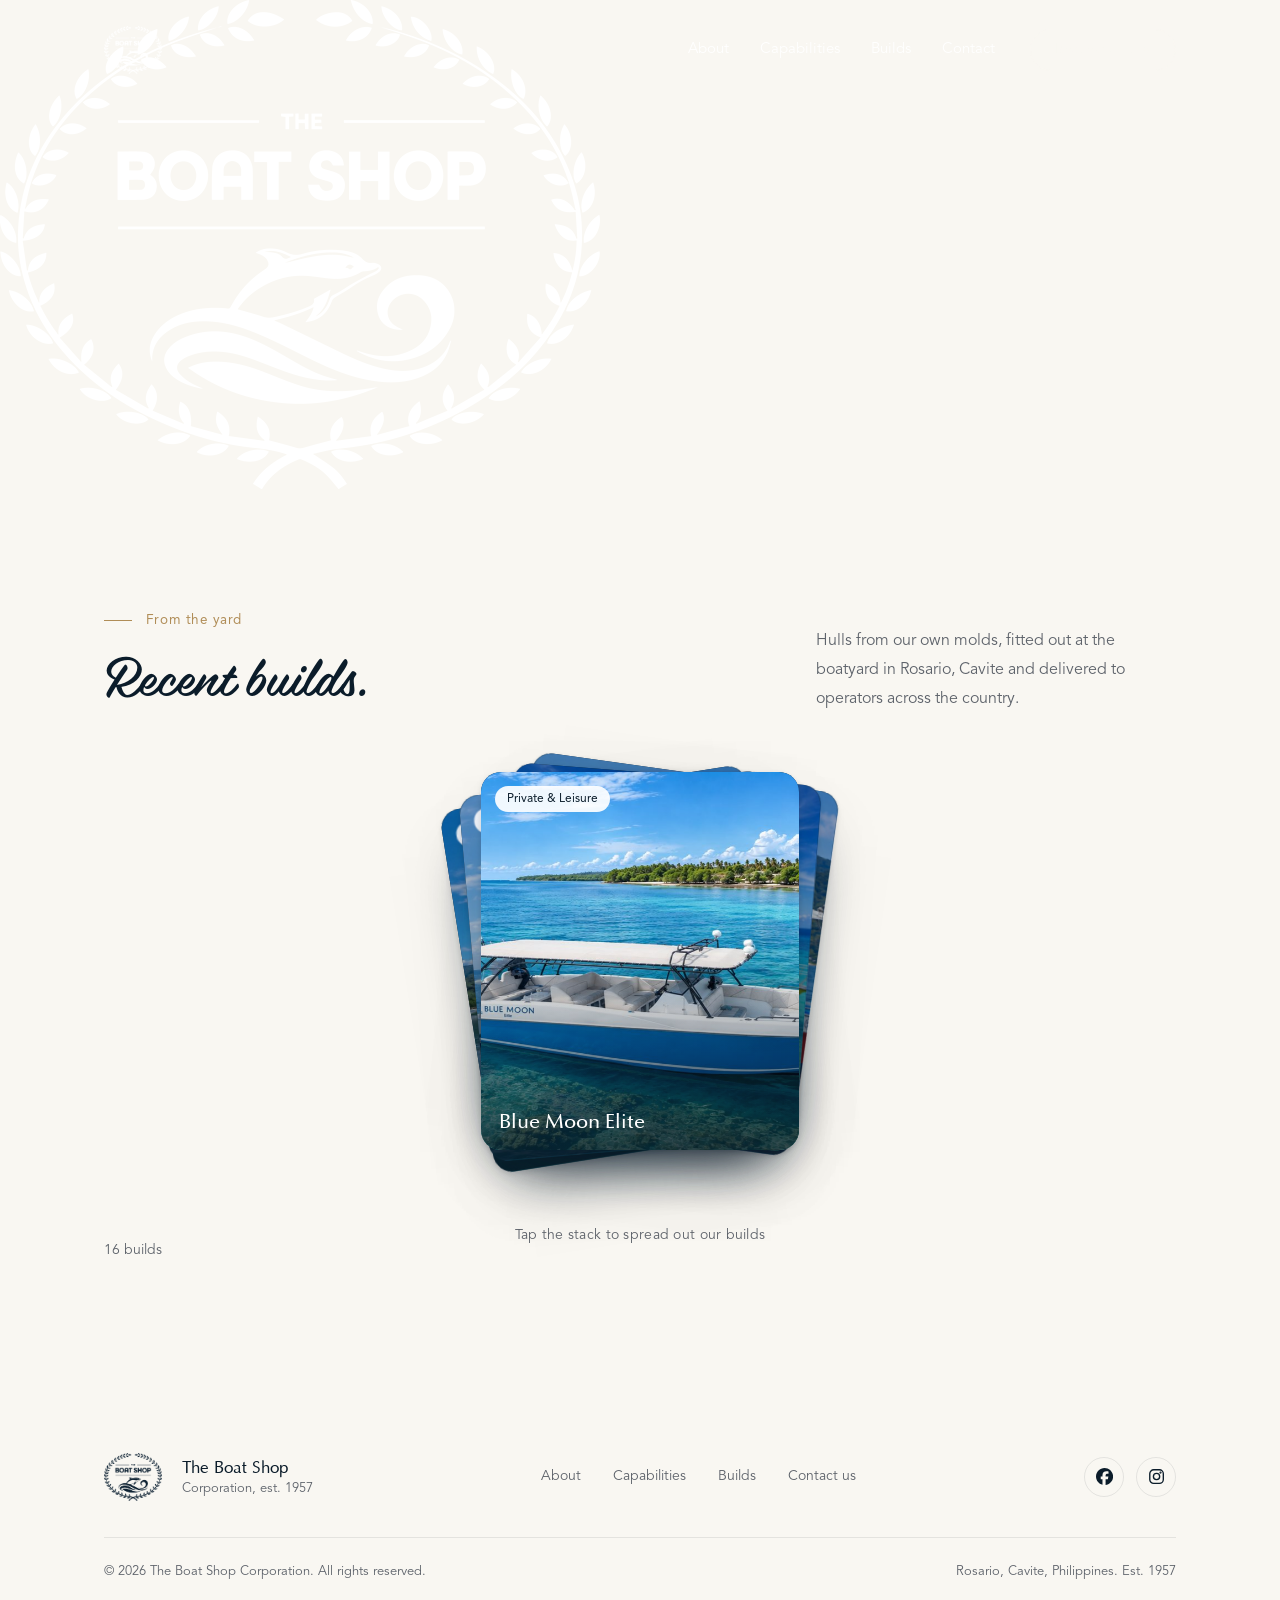
==== builds.html @ 05c887eb "Add files via upload" ====
<!DOCTYPE html>
<html lang="en">
<head>
<meta charset="UTF-8"/>
<meta name="viewport" content="width=device-width, initial-scale=1.0"/>
<title>Recent Builds | The Boat Shop Corporation</title>
<link rel="icon" type="image/png" href="assets/images/favicon.png"/>
<meta name="description" content="The Boat Shop Corporation is a Filipino, family-run boatbuilder established in 1957. Explore custom fiberglass boats for transport, rescue, dive, patrol, fishing, and leisure in Rosario, Cavite."/>
<meta name="theme-color" content="#0b1c2a"/>
<meta property="og:type" content="website"/>
<meta property="og:title" content="Recent Builds | The Boat Shop Corporation"/>
<meta property="og:description" content="Custom fiberglass boats, repairs, and marine fabrication from a family-run Filipino boatbuilder since 1957."/>
<meta property="og:image" content="assets/images/hero-poster.jpg"/>
<meta name="twitter:card" content="summary_large_image"/>
<script>
  document.documentElement.classList.add('js');
  try { if (sessionStorage.getItem('tbsc-nav')) document.documentElement.classList.add('arriving'); if (sessionStorage.getItem('tbsc-intro')) document.documentElement.classList.add('no-intro'); } catch (e) {}
</script>
<link rel="preload" href="assets/fonts/belinda-new.woff2" as="font" type="font/woff2" crossorigin>
<link rel="preload" href="assets/fonts/avenir-lt-pro-book.woff2" as="font" type="font/woff2" crossorigin>
<link rel="preload" href="assets/fonts/optima-regular.woff2" as="font" type="font/woff2" crossorigin>
<style id="brand-fonts">
@font-face{font-family:'Avenir LT Pro';src:url('assets/fonts/avenir-lt-pro-light.woff2') format('woff2');font-weight:300;font-style:normal;font-display:block}
@font-face{font-family:'Avenir LT Pro';src:url('assets/fonts/avenir-lt-pro-lightoblique.woff2') format('woff2');font-weight:300;font-style:italic;font-display:block}
@font-face{font-family:'Avenir LT Pro';src:url('assets/fonts/avenir-lt-pro-book.woff2') format('woff2');font-weight:400;font-style:normal;font-display:block}
@font-face{font-family:'Avenir LT Pro';src:url('assets/fonts/avenir-lt-pro-bookoblique.woff2') format('woff2');font-weight:400;font-style:italic;font-display:block}
@font-face{font-family:'Avenir LT Pro';src:url('assets/fonts/avenir-lt-pro-roman.woff2') format('woff2');font-weight:500;font-style:normal;font-display:block}
@font-face{font-family:'Avenir LT Pro';src:url('assets/fonts/avenir-lt-pro-oblique.woff2') format('woff2');font-weight:500;font-style:italic;font-display:block}
@font-face{font-family:'Avenir LT Pro';src:url('assets/fonts/avenir-lt-pro-medium.woff2') format('woff2');font-weight:600;font-style:normal;font-display:block}
@font-face{font-family:'Avenir LT Pro';src:url('assets/fonts/avenir-lt-pro-mediumoblique.woff2') format('woff2');font-weight:600;font-style:italic;font-display:block}
@font-face{font-family:'Avenir LT Pro';src:url('assets/fonts/avenir-lt-pro-heavy.woff2') format('woff2');font-weight:800;font-style:normal;font-display:block}
@font-face{font-family:'Avenir LT Pro';src:url('assets/fonts/avenir-lt-pro-heavyoblique.woff2') format('woff2');font-weight:800;font-style:italic;font-display:block}
@font-face{font-family:'Avenir LT Pro';src:url('assets/fonts/avenir-lt-pro-black.woff2') format('woff2');font-weight:900;font-style:normal;font-display:block}
@font-face{font-family:'Avenir LT Pro';src:url('assets/fonts/avenir-lt-pro-blackoblique.woff2') format('woff2');font-weight:900;font-style:italic;font-display:block}
@font-face{font-family:'Optima';src:url('assets/fonts/optima-regular.woff2') format('woff2');font-weight:300 400;font-style:normal;font-display:block}
@font-face{font-family:'Optima';src:url('assets/fonts/optima-medium.woff2') format('woff2');font-weight:500;font-style:normal;font-display:block}
@font-face{font-family:'Optima';src:url('assets/fonts/optima-bold.woff2') format('woff2');font-weight:600 800;font-style:normal;font-display:block}
@font-face{font-family:'Optima';src:url('assets/fonts/optima-italic.woff2') format('woff2');font-weight:300 500;font-style:italic;font-display:block}
@font-face{font-family:'Belinda New';src:url('assets/fonts/belinda-new.woff2') format('woff2');font-weight:400;font-style:normal;font-display:block}
</style>
<link rel="stylesheet" href="css/styles.css">
</head>
<body class="subpage">

<div class="curtain" id="curtain" aria-hidden="true"><img src="assets/images/logo-white.png" alt=""/></div>
<div class="progress" id="progress" aria-hidden="true"></div>

<header id="site-header" class="solid">
  <div class="nav-inner">
    <a href="index.html" class="logo-mark" aria-label="The Boat Shop Corporation, home">
      <img class="logo-white-img" src="assets/images/logo-white.png" alt="The Boat Shop Corporation crest"/>
      <img class="logo-navy-img" src="assets/images/logo-navy.png" alt=""/>
    </a>
    <div class="nav-links">
      <nav id="primary-navigation" aria-label="Main navigation">
        <ul>
          <li><a href="about.html">About</a></li>
          <li><a href="capabilities.html">Capabilities</a></li>
          <li><a href="builds.html" aria-current="page">Builds</a></li>
          <li><a href="contact.html">Contact</a></li>
        </ul>
      </nav>
      <button type="button" class="btn btn-ghost btn-sm js-inquiry-trigger" data-form-url="https://docs.google.com/forms/d/e/1FAIpQLSdglZTCsjjjnS9Xz04HMgk5vo55dq-pGL-_iDdlhTLxzVGUOg/viewform">Request a build</button>
    </div>
    <button class="menu-toggle" type="button" aria-label="Open navigation menu" aria-expanded="false" aria-controls="primary-navigation"><span class="menu-icon" aria-hidden="true">&#9776;</span></button>
  </div>
</header>

<main id="top">

<section id="gallery" class="builds is-stacked" aria-label="Recent builds">
  <div class="builds-pin">
    <div class="builds-head">
      <div>
        <div class="label fade">From the yard</div>
        <h2 class="split">Recent builds.</h2>
      </div>
      <p class="fade">Hulls from our own molds, fitted out at the boatyard in Rosario, Cavite and delivered to operators across the country.</p>
    </div>
    <div class="deck" id="deck">
        <button type="button" class="card" data-i="0" data-name="Blue Moon Elite" data-app="Private &amp; Leisure" data-engines="2" data-where="" aria-label="Blue Moon Elite, Private &amp; Leisure. View details">
          <img src="assets/images/builds/blue-moon-elite.jpg" alt="Blue Moon Elite, The Boat Shop Corporation build" loading="lazy" decoding="async"/>
          <span class="card-pill">Private &amp; Leisure</span>
          <span class="card-name">Blue Moon Elite</span>
        </button>
        <button type="button" class="card" data-i="1" data-name="#HAPIsabela" data-app="Passenger &amp; Tourism" data-engines="1" data-where="Province of Isabela, Philippines" aria-label="#HAPIsabela, Passenger &amp; Tourism. View details">
          <img src="assets/images/builds/hapisabela.jpg" alt="#HAPIsabela, The Boat Shop Corporation build" loading="lazy" decoding="async"/>
          <span class="card-pill">Passenger &amp; Tourism</span>
          <span class="card-name">#HAPIsabela</span>
        </button>
        <button type="button" class="card" data-i="2" data-name="Sug Adventurer" data-app="Passenger &amp; Tour" data-engines="" data-where="" aria-label="Sug Adventurer, Passenger &amp; Tour. View details">
          <img src="assets/images/builds/sug-adventurer.jpg" alt="Sug Adventurer, The Boat Shop Corporation build" loading="lazy" decoding="async"/>
          <span class="card-pill">Passenger &amp; Tour</span>
          <span class="card-name">Sug Adventurer</span>
        </button>
        <button type="button" class="card" data-i="3" data-name="ABL" data-app="Dive &amp; Sportfishing" data-engines="2" data-where="" aria-label="ABL, Dive &amp; Sportfishing. View details">
          <img src="assets/images/builds/abl.jpg" alt="ABL, The Boat Shop Corporation build" loading="lazy" decoding="async"/>
          <span class="card-pill">Dive &amp; Sportfishing</span>
          <span class="card-name">ABL</span>
        </button>
        <button type="button" class="card" data-i="4" data-name="Atlantis – LIZ" data-app="Dive Operators" data-engines="1" data-where="Puerto Galera, Oriental Mindoro" aria-label="Atlantis – LIZ, Dive Operators. View details">
          <img src="assets/images/builds/atlantis-liz.jpg" alt="Atlantis – LIZ, The Boat Shop Corporation build" loading="lazy" decoding="async"/>
          <span class="card-pill">Dive Operators</span>
          <span class="card-name">Atlantis – LIZ</span>
        </button>
        <button type="button" class="card" data-i="5" data-name="Blue Paradive Center" data-app="Dive Operators" data-engines="1" data-where="" aria-label="Blue Paradive Center, Dive Operators. View details">
          <img src="assets/images/builds/blue-paradive-center.jpg" alt="Blue Paradive Center, The Boat Shop Corporation build" loading="lazy" decoding="async"/>
          <span class="card-pill">Dive Operators</span>
          <span class="card-name">Blue Paradive Center</span>
        </button>
        <button type="button" class="card" data-i="6" data-name="Tech Asia" data-app="Dive &amp; Beach Operations" data-engines="" data-where="" aria-label="Tech Asia, Dive &amp; Beach Operations. View details">
          <img src="assets/images/builds/tech-asia.jpg" alt="Tech Asia, The Boat Shop Corporation build" loading="lazy" decoding="async"/>
          <span class="card-pill">Dive &amp; Beach Operations</span>
          <span class="card-name">Tech Asia</span>
        </button>
        <button type="button" class="card" data-i="7" data-name="Patrol Boat — Outrigger" data-app="Security &amp; Government" data-engines="1" data-where="" aria-label="Patrol Boat — Outrigger, Security &amp; Government. View details">
          <img src="assets/images/builds/patrol-boat-outrigger.jpg" alt="Patrol Boat — Outrigger, The Boat Shop Corporation build" loading="lazy" decoding="async"/>
          <span class="card-pill">Security &amp; Government</span>
          <span class="card-name">Patrol Boat — Outrigger</span>
        </button>
        <button type="button" class="card" data-i="8" data-name="Patrol Boat — Center Console" data-app="Security &amp; Government" data-engines="1" data-where="" aria-label="Patrol Boat — Center Console, Security &amp; Government. View details">
          <img src="assets/images/builds/patrol-boat-center-console.jpg" alt="Patrol Boat — Center Console, The Boat Shop Corporation build" loading="lazy" decoding="async"/>
          <span class="card-pill">Security &amp; Government</span>
          <span class="card-name">Patrol Boat — Center Console</span>
        </button>
        <button type="button" class="card" data-i="9" data-name="Patrol Boat — Cabin Cruiser" data-app="Security &amp; Government" data-engines="2" data-where="" aria-label="Patrol Boat — Cabin Cruiser, Security &amp; Government. View details">
          <img src="assets/images/builds/patrol-boat-cabin-cruiser.jpg" alt="Patrol Boat — Cabin Cruiser, The Boat Shop Corporation build" loading="lazy" decoding="async"/>
          <span class="card-pill">Security &amp; Government</span>
          <span class="card-name">Patrol Boat — Cabin Cruiser</span>
        </button>
        <button type="button" class="card" data-i="10" data-name="Patrol Boat — Tunay at Natural" data-app="Security &amp; Government" data-engines="2" data-where="" aria-label="Patrol Boat — Tunay at Natural, Security &amp; Government. View details">
          <img src="assets/images/builds/patrol-boat-tunay-at-natural.jpg" alt="Patrol Boat — Tunay at Natural, The Boat Shop Corporation build" loading="lazy" decoding="async"/>
          <span class="card-pill">Security &amp; Government</span>
          <span class="card-name">Patrol Boat — Tunay at Natural</span>
        </button>
        <button type="button" class="card" data-i="11" data-name="Sea Ambulance — MDRRMO Panglao" data-app="Medical Evacuation" data-engines="2" data-where="Panglao, Bohol" aria-label="Sea Ambulance — MDRRMO Panglao, Medical Evacuation. View details">
          <img src="assets/images/builds/sea-ambulance-mdrrmo-panglao.jpg" alt="Sea Ambulance — MDRRMO Panglao, The Boat Shop Corporation build" loading="lazy" decoding="async"/>
          <span class="card-pill">Medical Evacuation</span>
          <span class="card-name">Sea Ambulance — MDRRMO Panglao</span>
        </button>
        <button type="button" class="card" data-i="12" data-name="Sea Ambulance — Tunay at Natural" data-app="Medical Evacuation" data-engines="1" data-where="" aria-label="Sea Ambulance — Tunay at Natural, Medical Evacuation. View details">
          <img src="assets/images/builds/sea-ambulance-tunay-at-natural.jpg" alt="Sea Ambulance — Tunay at Natural, The Boat Shop Corporation build" loading="lazy" decoding="async"/>
          <span class="card-pill">Medical Evacuation</span>
          <span class="card-name">Sea Ambulance — Tunay at Natural</span>
        </button>
        <button type="button" class="card" data-i="13" data-name="Calista" data-app="Private &amp; Fishing" data-engines="2" data-where="" aria-label="Calista, Private &amp; Fishing. View details">
          <img src="assets/images/builds/calista.jpg" alt="Calista, The Boat Shop Corporation build" loading="lazy" decoding="async"/>
          <span class="card-pill">Private &amp; Fishing</span>
          <span class="card-name">Calista</span>
        </button>
        <button type="button" class="card" data-i="14" data-name="Manilyn Reynes" data-app="Private &amp; Leisure" data-engines="2" data-where="" aria-label="Manilyn Reynes, Private &amp; Leisure. View details">
          <img src="assets/images/builds/manilyn-reyes.jpg" alt="Manilyn Reynes, The Boat Shop Corporation build" loading="lazy" decoding="async"/>
          <span class="card-pill">Private &amp; Leisure</span>
          <span class="card-name">Manilyn Reynes</span>
        </button>
        <button type="button" class="card" data-i="15" data-name="RedWhale" data-app="Passenger Ferry" data-engines="" data-where="" aria-label="RedWhale, Passenger Ferry. View details">
          <img src="assets/images/builds/redwhale.jpg" alt="RedWhale, The Boat Shop Corporation build" loading="lazy" decoding="async"/>
          <span class="card-pill">Passenger Ferry</span>
          <span class="card-name">RedWhale</span>
        </button>
    </div>
    <div class="builds-foot">
      <div class="deck-count" id="deck-count">16 builds</div>
      <div class="deck-caption" id="deck-caption" aria-live="polite">
        <div class="deck-hint" id="deck-hint">Tap the stack to spread out our builds</div>
        <div class="c-app" id="c-app">&nbsp;</div>
        <div class="c-row">
          <button type="button" class="m-btn c-arrow" id="deck-prev" aria-label="Previous build"><svg width="16" height="16" viewBox="0 0 24 24" fill="none" stroke="currentColor" stroke-width="1.6" aria-hidden="true"><path d="M15 6l-6 6 6 6"/></svg></button>
          <div class="c-name" id="c-name">&nbsp;</div>
          <button type="button" class="m-btn c-arrow" id="deck-next" aria-label="Next build"><svg width="16" height="16" viewBox="0 0 24 24" fill="none" stroke="currentColor" stroke-width="1.6" aria-hidden="true"><path d="M9 6l6 6-6 6"/></svg></button>
        </div>
      </div>
      <div class="deck-cta"><button type="button" class="btn btn-navy btn-sm" id="deck-open">View details</button></div>
    </div>
  </div>
</section>
</main>

<footer>
  <div class="wrap">
    <div class="footer-top">
      <div class="footer-brand">
        <a href="index.html" class="logo-mark" aria-label="The Boat Shop Corporation, home"><img class="logo-navy-img" style="opacity:1" src="assets/images/logo-navy.png" alt="The Boat Shop Corporation crest"/></a>
        <span class="footer-name">The Boat Shop<small>Corporation, est. 1957</small></span>
      </div>
      <nav class="footer-nav" aria-label="Footer navigation">
        <ul>
          <li><a href="about.html">About</a></li>
          <li><a href="capabilities.html">Capabilities</a></li>
          <li><a href="builds.html">Builds</a></li>
          <li><a href="contact.html">Contact us</a></li>
        </ul>
      </nav>
      <div class="footer-social" aria-label="Follow us on social media">
        <a class="foot-social" href="https://www.facebook.com/boatshopphilippines" target="_blank" rel="noopener noreferrer" aria-label="Facebook"><svg viewBox="0 0 24 24" width="22" height="22" fill="currentColor" aria-hidden="true" focusable="false"><path d="M9.101 23.691v-7.98H6.627v-3.667h2.474v-1.58c0-4.085 1.848-5.978 5.858-5.978.401 0 .955.042 1.468.103a8.68 8.68 0 0 1 1.141.195v3.325a8.623 8.623 0 0 0-.653-.036 26.805 26.805 0 0 0-.733-.009c-.707 0-1.259.096-1.675.309a1.686 1.686 0 0 0-.679.622c-.258.42-.374.995-.374 1.752v1.297h3.919l-.386 2.103-.287 1.564h-3.246v8.245C19.396 23.238 24 18.179 24 12.044c0-6.627-5.373-12-12-12s-12 5.373-12 12c0 5.628 3.874 10.35 9.101 11.647Z"/></svg></a>
        <a class="foot-social" href="https://www.instagram.com/theboatshopcorporation/" target="_blank" rel="noopener noreferrer" aria-label="Instagram"><svg viewBox="0 0 24 24" width="22" height="22" fill="none" stroke="currentColor" stroke-width="1.9" stroke-linecap="round" stroke-linejoin="round" aria-hidden="true" focusable="false"><rect x="2.5" y="2.5" width="19" height="19" rx="5.5"/><circle cx="12" cy="12" r="4.4"/><circle cx="17.6" cy="6.4" r="0.6" fill="currentColor"/></svg></a>
      </div>
    </div>
    <div class="footer-bottom">
      <span>&copy; 2026 The Boat Shop Corporation. All rights reserved.</span>
      <span>Rosario, Cavite, Philippines. Est. 1957</span>
    </div>
  </div>
</footer>

<!-- Build detail -->
<div class="modal" id="modal" role="dialog" aria-modal="true" aria-labelledby="m-title" aria-hidden="true">
  <div class="modal-scrim" id="modal-scrim"></div>
  <div class="modal-panel" id="modal-panel">
    <button type="button" class="m-btn modal-close" id="m-close" aria-label="Close details"><svg width="16" height="16" viewBox="0 0 24 24" fill="none" stroke="currentColor" stroke-width="1.8" stroke-linecap="round"><path d="M6 6l12 12M18 6 6 18"/></svg></button>
    <div class="modal-media" id="m-media"><img id="m-img" src="" alt=""/></div>
    <div class="modal-body" id="m-body">
      <div class="modal-app" id="m-app"></div>
      <h3 id="m-title"></h3>
      <div class="specs" id="m-specs"></div>
      <p class="modal-note">Length, beam, capacity, engine and fuel details are shared on request, configured to your operation.</p>
      <div class="modal-actions">
        <button type="button" class="btn btn-navy btn-sm js-inquiry-trigger" data-form-url="https://docs.google.com/forms/d/e/1FAIpQLSdglZTCsjjjnS9Xz04HMgk5vo55dq-pGL-_iDdlhTLxzVGUOg/viewform">Ask about a similar build</button>
        <div class="modal-nav">
          <button type="button" class="m-btn" id="m-prev" aria-label="Previous build"><svg width="16" height="16" viewBox="0 0 24 24" fill="none" stroke="currentColor" stroke-width="1.6"><path d="M15 6l-6 6 6 6"/></svg></button>
          <button type="button" class="m-btn" id="m-next" aria-label="Next build"><svg width="16" height="16" viewBox="0 0 24 24" fill="none" stroke="currentColor" stroke-width="1.6"><path d="M9 6l6 6-6 6"/></svg></button>
        </div>
      </div>
    </div>
  </div>
</div>

<script src="js/main.js" defer></script>
</body>
</html>
---- css/styles.css ----
/* ---------- Brand fonts (self-hosted) ---------- */

/* ==========================================================================
   The Boat Shop Corporation — premium build
   Tokens, base, components, then one block per section.
   ========================================================================== */

:root{
  --navy:#0B1C2A;
  --navy-deep:#07141F;
  --navy-2:#102a3d;
  --ivory:#F9F7F2;
  --ivory-2:#F0EBE3;
  --brass:#B08D57;
  --brass-light:#D4C0A0;
  --ink:#1A1E24;
  --mute:#5E636B;
  --line:rgba(11,28,42,.09);
  --line-light:rgba(255,255,255,.12);
  --ease-out:cubic-bezier(.2,.8,.2,1);
  --ease-io:cubic-bezier(.7,0,.2,1);
  --radius:22px;
  --gutter:clamp(24px,4.2vw,96px);
  --maxw:clamp(1180px,82vw,1680px);
  --sec:clamp(72px,min(8.6vh,7vw),150px);
  --fs-body:clamp(16px,min(1.2vw,2vh),21px);
  --fs-small:clamp(13.5px,.98vw,17px);
  --body:'Avenir LT Pro',sans-serif;
  --display:'Optima',serif;
  --script:'Belinda New',cursive;
  --num:var(--display);
}

*{box-sizing:border-box;}
html{scroll-behavior:smooth; scroll-padding-top:88px;}
body{
  margin:0; background:var(--ivory); color:var(--ink);
  font-family:var(--body); font-weight:400; line-height:1.6;
  -webkit-font-smoothing:antialiased; -moz-osx-font-smoothing:grayscale; text-rendering:optimizeLegibility;
}
body.is-locked{overflow:hidden;}
h1,h2{font-family:var(--script); font-weight:400; margin:0; letter-spacing:0; line-height:1.12; color:var(--navy);}
h3,h4{font-family:var(--display); font-weight:500; margin:0; letter-spacing:0; color:var(--navy);}
a{color:inherit; text-decoration:none;}
img{max-width:100%; display:block;}
button{font-family:inherit;}
::selection{color:#fff; background:#8b744f;}
a:focus-visible, button:focus-visible, [tabindex]:focus-visible{outline:2px solid var(--brass); outline-offset:4px;}
.sr-only{position:absolute; width:1px; height:1px; overflow:hidden; clip:rect(0 0 0 0); white-space:nowrap;}

.wrap{max-width:var(--maxw); margin:0 auto; padding:0 var(--gutter); width:100%;}
.section{padding:var(--sec) 0;}
@media (min-width:861px){
  .section{min-height:100svh; display:flex; align-items:center;}
}
.navy-bg{background:var(--navy); color:var(--ivory);}
.navy-bg h2,.navy-bg h3{color:var(--ivory);}

/* Small label: sentence case, brass, with a short rule */
.label{
  font-size:var(--fs-small); letter-spacing:.04em; font-weight:500; color:var(--brass);
  display:flex; align-items:center; gap:14px;
}
.label::before{content:''; width:clamp(28px,2.2vw,44px); height:1px; background:currentColor; flex-shrink:0;}
.light-on-dark .label,.hero .label{color:var(--brass-light);}

/* ---------- Buttons ---------- */
.btn{
  position:relative; overflow:hidden; isolation:isolate;
  display:inline-flex; align-items:center; justify-content:center; gap:10px;
  padding:clamp(15px,1.1vw,22px) clamp(30px,2.35vw,48px); border-radius:999px;
  font-size:clamp(15px,1.04vw,19px); line-height:1.2; letter-spacing:.02em; font-weight:500;
  border:1px solid transparent; cursor:pointer; -webkit-appearance:none; appearance:none;
  transition:color .45s var(--ease-out), border-color .45s var(--ease-out), transform .45s var(--ease-out);
  touch-action:manipulation;
}
.btn::before{
  content:''; position:absolute; inset:0; z-index:-1; border-radius:inherit;
  transform:translateY(101%); transition:transform .55s var(--ease-out);
}
.btn:hover::before,.btn:focus-visible::before{transform:translateY(0);}
.btn-solid{background:#fff; color:var(--navy); border-color:#fff;}
.btn-solid::before{background:var(--brass-light);}
.btn-ghost{background:transparent; color:var(--ivory); border-color:rgba(249,247,242,.38);}
.btn-ghost::before{background:rgba(249,247,242,.14);}
.btn-ghost:hover{border-color:var(--ivory);}
.btn-navy{background:var(--navy); color:var(--ivory); border-color:var(--navy);}
.btn-navy::before{background:var(--brass);}
.btn-sm{padding:clamp(12px,.85vw,16px) clamp(24px,1.7vw,34px); font-size:clamp(13px,.92vw,16px);}
.btn .arrow{display:inline-block; transition:transform .45s var(--ease-out);}
.btn:hover .arrow{transform:translateX(4px);}

/* ---------- Motion primitives (only active when JS has loaded) ---------- */
.js .fade{opacity:0; transform:translateY(16px); transition:opacity .9s var(--ease-out), transform .9s var(--ease-out); transition-delay:var(--d,0s);}
.js .fade.in{opacity:1; transform:none;}

.w{display:inline-block; overflow:hidden; vertical-align:top; padding:.14em .12em .32em; margin:-.14em -.12em -.32em;}
.w > span{display:inline-block;}
.js .split .w > span{transform:translateY(112%); transition:transform 1.05s var(--ease-out); transition-delay:calc(var(--i,0) * 55ms + var(--base,0ms));}
.js .split.in .w > span{transform:none;}

/* ---------- Scroll progress ---------- */
.progress{position:fixed; left:0; top:0; height:2px; width:100%; z-index:1100; background:var(--brass); transform:scaleX(0); transform-origin:0 50%; pointer-events:none;}

/* ---------- Intro curtain ---------- */
.intro{
  position:fixed; inset:0; z-index:2000; background:var(--navy-deep);
  display:none; align-items:center; justify-content:center; flex-direction:column; gap:22px;
  transition:transform 1s var(--ease-io);
}
.js .intro{display:flex;}
.js.no-intro .intro{display:none;}
.intro img{width:92px; opacity:0; transform:translateY(10px); animation:introLogo .9s .15s var(--ease-out) forwards;}
.intro .bar{width:120px; height:1px; background:rgba(255,255,255,.18); position:relative; overflow:hidden;}
.intro .bar::after{content:''; position:absolute; inset:0; background:var(--brass-light); transform:translateX(-100%); animation:introBar 1.1s .25s var(--ease-io) forwards;}
.intro.out{transform:translateY(-100%);}
@keyframes introLogo{to{opacity:1; transform:none;}}
@keyframes introBar{to{transform:none;}}

/* ---------- Header ---------- */
#site-header{
  position:fixed; top:0; left:0; right:0; z-index:1000; padding:26px 0;
  transition:transform .6s var(--ease-out), background .4s ease, padding .4s ease, box-shadow .4s ease;
}
#site-header.solid{
  background:rgba(249,247,242,.86); backdrop-filter:blur(18px) saturate(1.3); -webkit-backdrop-filter:blur(18px) saturate(1.3);
  padding:12px 0; box-shadow:0 1px 0 var(--line);
}
#site-header.hide{transform:translateY(-110%);}
.nav-inner{display:flex; align-items:center; justify-content:space-between; max-width:var(--maxw); margin:0 auto; padding:0 var(--gutter);}
.logo-mark{display:block; position:relative; height:clamp(48px,3.3vw,68px); width:clamp(58px,4vw,82px);}
.logo-mark img{height:100%; width:auto; position:absolute; left:0; top:0; transition:opacity .45s ease;}
.logo-mark .logo-navy-img{opacity:0;}
#site-header.solid .logo-white-img{opacity:0;}
#site-header.solid .logo-navy-img{opacity:1;}
.nav-links{display:flex; align-items:center; gap:clamp(32px,2.8vw,64px);}
nav ul{list-style:none; display:flex; gap:clamp(28px,2.4vw,52px); margin:0; padding:0;}
nav a{position:relative; color:rgba(255,255,255,.92); font-size:clamp(15px,1.04vw,19px); font-weight:400; transition:color .4s ease;}
nav a::after{content:''; position:absolute; left:0; right:0; bottom:-5px; height:1px; background:currentColor; transform:scaleX(0); transform-origin:100% 50%; transition:transform .5s var(--ease-out);}
nav a:hover::after{transform:scaleX(1); transform-origin:0 50%;}
#site-header.solid nav a{color:var(--navy);}
#site-header.solid .btn-ghost{color:var(--navy); border-color:rgba(11,28,42,.3);}
#site-header.solid .btn-ghost::before{background:rgba(11,28,42,.07);}
#site-header.solid .btn-ghost:hover{border-color:var(--navy);}
.menu-toggle{display:none;}

/* ---------- Hero ---------- */
.hero{position:relative; height:100vh; height:100svh; min-height:min(700px,100svh); display:flex; align-items:center; overflow:hidden; background:var(--navy-deep);}
.hero-bg{position:absolute; inset:-6% 0 -6%; will-change:transform; background:#0b1c2a url('../assets/images/hero-poster.jpg') center/cover no-repeat;}
.hero-video{position:absolute; inset:0; width:100%; height:100%; object-fit:cover; object-position:center 40%;}
.hero-bg::after{
  content:''; position:absolute; inset:0; pointer-events:none;
  background:linear-gradient(90deg, rgba(7,20,31,.84) 0%, rgba(7,20,31,.55) 48%, rgba(7,20,31,.14) 100%), linear-gradient(0deg, rgba(7,20,31,.6), transparent 55%);
}
.hero-inner{position:relative; z-index:2; width:100%; max-width:var(--maxw); margin:0 auto; padding:0 var(--gutter); will-change:transform,opacity;}
.hero .label{margin-bottom:clamp(22px,2.2vh + .6vw,42px);}
.hero h1{color:#fff; font-size:clamp(52px,min(8.2vw,14vh),190px); line-height:1.08; font-weight:400; letter-spacing:0; max-width:none;}
.hero p{color:rgba(255,255,255,.74); font-size:clamp(17px,1.3vw,25px); line-height:1.75; max-width:44ch; margin:clamp(22px,2.6vh,40px) 0 clamp(30px,4vh,60px);}
.hero-actions{display:flex; gap:14px; flex-wrap:wrap;}
.scroll-cue{position:absolute; left:var(--gutter); bottom:44px; z-index:2; display:flex; align-items:center; gap:14px; color:rgba(255,255,255,.6); font-size:var(--fs-small);}
.scroll-cue i{display:block; width:1px; height:46px; background:rgba(255,255,255,.25); position:relative; overflow:hidden;}
.scroll-cue i::after{content:''; position:absolute; left:0; top:0; width:1px; height:100%; background:#fff; animation:cue 2.4s var(--ease-io) infinite;}
@keyframes cue{0%{transform:translateY(-100%);}60%,100%{transform:translateY(100%);}}
.hero-since{position:absolute; right:var(--gutter); bottom:44px; z-index:2; color:rgba(255,255,255,.6); font-size:var(--fs-small); text-align:right;}


/* hero entrance */
.js .hero .hero-fade{opacity:0; transform:translateY(18px); transition:opacity 1s var(--ease-out), transform 1s var(--ease-out); transition-delay:var(--d,0s);}
.js .hero .split .w > span{transition-delay:calc(var(--i,0) * 70ms + .1s);}
.js body.ready .hero .hero-fade{opacity:1; transform:none;}
.js .hero-bg{transform:scale(1.12); transition:transform 2.6s var(--ease-out);}
.js body.ready .hero-bg{transform:scale(1);}

/* ---------- Legacy ---------- */
.legacy-grid{display:grid; grid-template-columns:.9fr 1.1fr; gap:clamp(48px,6.5vw,160px); align-items:center;}
.legacy-photo{position:relative; border-radius:var(--radius); overflow:hidden; height:clamp(420px,min(66vh,44vw),860px); background:var(--ivory-2);}
.js .legacy-photo{clip-path:inset(0 0 100% 0 round 22px); transition:clip-path 1.5s var(--ease-io);}
.js .legacy-photo.in{clip-path:inset(0 0 0 0 round 22px);}
.legacy-photo img{position:absolute; left:0; top:0; height:100%; width:auto; min-width:100%; max-width:none; object-fit:cover; will-change:transform; transform:translate3d(var(--pan,-48%),0,0) scale(1.04); transform-origin:70% 60%;}
.legacy-photo::after{content:''; position:absolute; inset:0; pointer-events:none; background:linear-gradient(180deg,rgba(7,20,31,.18) 0%,rgba(7,20,31,0) 28%,rgba(7,20,31,0) 62%,rgba(7,20,31,.38) 100%); box-shadow:inset 0 0 0 1px rgba(255,255,255,.08);}
.legacy-text h2{font-size:clamp(40px,4.3vw,92px); line-height:1.12; margin:clamp(14px,2vh,22px) 0 clamp(16px,2.4vh,28px); font-weight:400;}
.legacy-text p{font-size:clamp(15.5px,min(1.1vw,1.8vh),20px); line-height:1.75; color:#4A4F57; margin:0 0 clamp(14px,2vh,22px); max-width:60ch;}
.legacy-text .legacy-quote{font-family:var(--display); font-style:italic; font-weight:400; font-size:clamp(22px,1.6vw,34px); line-height:1.5; color:var(--navy); margin:clamp(20px,3vh,44px) 0; padding-top:28px; border-top:1px solid var(--line);}
.stat-row{display:flex; gap:clamp(36px,4vw,96px); margin-top:clamp(24px,3.6vh,60px);}
.stat .num{font-family:var(--num); font-weight:400; font-size:clamp(46px,3.75vw,86px); line-height:1; color:var(--navy); display:flex; align-items:baseline; gap:3px; letter-spacing:0; font-variant-numeric:tabular-nums;}
.stat .num span.u{color:var(--brass); font-size:clamp(18px,1.4vw,30px); font-family:var(--body); font-weight:400; letter-spacing:0;}
.stat .txt{font-size:var(--fs-small); color:var(--mute); margin-top:10px; font-weight:400;}

/* ---------- Section heads ---------- */
.head-row{display:grid; grid-template-columns:1.35fr .85fr; gap:clamp(40px,5vw,120px); margin-bottom:clamp(40px,min(5vw,6.5vh),100px); align-items:end;}
.head-row h2{font-size:clamp(40px,4.7vw,100px); line-height:1.1; font-weight:400; margin-top:20px;}
.head-row .lead{font-size:var(--fs-body); line-height:1.85; color:var(--mute); margin:0; max-width:52ch;}
.navy-bg .head-row .lead{color:rgba(249,247,242,.62);}

/* ---------- Capabilities: expanding panels ---------- */
.caps{display:flex; gap:clamp(12px,1vw,22px); height:clamp(400px,min(54vh,38vw),720px);}
.cap{
  position:relative; flex:1 1 0; min-width:0; overflow:hidden; border-radius:var(--radius);
  cursor:pointer; color:#fff; background:var(--navy-2);
  transition:flex-grow .9s var(--ease-out);
}
.cap.active{flex-grow:2.5;}
.cap img{position:absolute; inset:0; width:100%; height:100%; object-fit:cover; transform:scale(1.12); transition:transform 1.4s var(--ease-out), filter .8s ease; filter:saturate(.85) brightness(.78);}
.cap.active img{transform:scale(1); filter:saturate(1) brightness(.9);}
.cap::after{content:''; position:absolute; inset:0; background:linear-gradient(0deg, rgba(7,20,31,.92) 0%, rgba(7,20,31,.35) 48%, rgba(7,20,31,.05) 100%);}
.cap-body{position:absolute; left:0; right:0; bottom:0; z-index:2; padding:clamp(26px,2.4vw,54px);}
.cap-tag{display:inline-block; font-size:var(--fs-small); color:var(--brass-light); margin-bottom:12px; font-weight:500;}
.cap h3{color:#fff; font-size:clamp(24px,2.3vw,48px); line-height:1.15; text-wrap:balance;}
.cap p{margin:0; color:rgba(255,255,255,.8); font-size:clamp(15.5px,1.1vw,21px); line-height:1.7; max-width:44ch; max-height:0; opacity:0; transform:translateY(12px); overflow:hidden; transition:max-height .9s var(--ease-out), opacity .6s ease, transform .8s var(--ease-out), margin .6s ease;}
.cap.active p{max-height:320px; opacity:1; transform:none; margin-top:14px; transition-delay:0s,.2s,.2s,0s;}

/* ---------- Recent builds: arrow-driven carousel (no scroll-jacking) ---------- */
.builds{position:relative; background:var(--ivory); padding:clamp(84px,min(7vw,9vh),150px) 0 clamp(48px,min(5vw,6vh),110px); overflow:hidden;}
@media (min-width:861px){
  .builds{min-height:100svh; display:flex; align-items:center;}
  .builds-pin{width:100%;}
}
.builds-head{display:flex; align-items:flex-end; justify-content:space-between; gap:40px; max-width:var(--maxw); width:100%; margin:0 auto clamp(16px,2vh,36px); padding:0 var(--gutter);}
.builds-head h2{font-size:clamp(40px,4.7vw,96px); line-height:1.1; font-weight:400; margin-top:16px;}
.builds-head p{margin:0; max-width:40ch; font-size:var(--fs-body); line-height:1.8; color:var(--mute);}
.deck{position:relative; --ch:clamp(320px,42vh,640px); --cw:calc(var(--ch) * .84); height:calc(var(--ch) + clamp(80px,9vh,130px)); touch-action:pan-y; user-select:none; -webkit-user-select:none;}
.card{
  position:absolute; left:50%; top:50%;
  width:var(--cw); height:var(--ch); margin:calc(var(--ch) / -2) 0 0 calc(var(--cw) / -2);
  border:0; padding:0; border-radius:20px; overflow:hidden; cursor:pointer; text-align:left; color:#fff;
  background:var(--navy-2); box-shadow:0 30px 60px -28px rgba(11,28,42,.5), 0 2px 6px rgba(11,28,42,.12);
  will-change:transform; transition:transform .8s var(--ease-out), opacity .6s ease;
}
.card img{position:absolute; left:-12%; top:0; width:124%; max-width:none; height:100%; object-fit:cover; will-change:transform; transition:transform .8s var(--ease-out); pointer-events:none;}
.card::after{content:''; position:absolute; inset:0; background:linear-gradient(0deg, rgba(7,20,31,.78) 0%, rgba(7,20,31,0) 52%); transition:background .6s ease;}
.card:not(.is-active)::after{background:linear-gradient(0deg, rgba(7,20,31,.85) 0%, rgba(7,20,31,.25) 60%);}
.card-pill{position:absolute; left:14px; top:14px; z-index:2; background:rgba(255,255,255,.92); color:var(--navy); font-size:clamp(12px,.85vw,15px); font-weight:500; padding:6px 12px; border-radius:999px; max-width:calc(100% - 28px); overflow:hidden; text-overflow:ellipsis; white-space:nowrap;}
.card-name{position:absolute; left:18px; right:18px; bottom:16px; z-index:2; font-family:var(--display); font-size:clamp(20px,1.55vw,32px); line-height:1.2; font-weight:500;}
.builds-foot{max-width:var(--maxw); width:100%; margin:12px auto 0; padding:0 var(--gutter); display:grid; grid-template-columns:1fr auto 1fr; align-items:center; gap:24px;}
.deck-count{font-size:clamp(14px,.97vw,18px); color:var(--mute); font-variant-numeric:tabular-nums;}
.deck-caption{text-align:center; min-height:96px; position:relative;}
.deck-caption .c-app{font-size:var(--fs-small); color:var(--brass); font-weight:500;}
.c-row{display:flex; align-items:center; justify-content:center; gap:22px; margin-top:8px;}
.deck-caption .c-name{font-family:var(--display); font-size:clamp(24px,1.8vw,38px); color:var(--navy); line-height:1.2; width:min(clamp(420px,30vw,640px),46vw); text-align:center;}
.c-arrow{flex-shrink:0;}
.deck-caption .c-app,.deck-caption .c-name{transition:opacity .3s ease, transform .5s var(--ease-out);}
.deck-caption.swap .c-app,.deck-caption.swap .c-name{opacity:0; transform:translateY(8px);}
.deck-cta{justify-self:end;}

/* stacked (before the click) -> spread (after) */
.deck-hint{position:absolute; left:0; right:0; top:22px; font-size:14px; color:var(--mute); letter-spacing:.02em; transition:opacity .4s ease, transform .5s var(--ease-out); pointer-events:none;}
.builds:not(.is-stacked) .deck-hint{opacity:0; transform:translateY(-8px);}
.builds.is-stacked .deck-hint{animation:hintPulse 2.6s ease-in-out infinite;}
@keyframes hintPulse{0%,100%{opacity:.55;}50%{opacity:1;}}
.builds.is-stacked .card{cursor:pointer;}
.builds.is-stacked .card:not(.is-top){cursor:pointer;}
.builds.is-stacked .deck:hover .card.is-top{box-shadow:0 36px 70px -26px rgba(11,28,42,.55), 0 2px 6px rgba(11,28,42,.12);}

.c-app,.c-name,.c-arrow{will-change:transform,opacity;}
.deck-caption .c-app{transition:opacity .5s ease .4s, transform .6s var(--ease-out) .4s;}
.builds.is-stacked .deck-caption .c-app{opacity:0; transform:translateY(10px); transition-delay:0s;}
.deck-caption .c-name{transition:opacity .3s ease, transform .5s var(--ease-out);}
.builds .c-arrow{transition:transform .7s cubic-bezier(.34,1.56,.64,1) .55s, opacity .4s ease .55s, background .3s ease, color .3s ease, border-color .3s ease;}
.builds.is-stacked .c-arrow{transform:scale(.3); opacity:0; pointer-events:none; transition-delay:0s;}
.builds .c-name{transition:opacity .5s ease .5s, transform .7s var(--ease-out) .5s;}
.builds.is-stacked .c-name{opacity:0; transform:translateY(14px) scale(.96); transition-delay:0s;}
.builds.is-stacked .deck-caption.swap .c-name{transform:translateY(14px) scale(.96);}
.deck-cta,.deck-count{transition:opacity .5s ease .6s;}
.builds.is-stacked .deck-cta{opacity:0; pointer-events:none; transition-delay:0s;}


/* ---------- Build detail modal ---------- */
.modal{position:fixed; inset:0; z-index:1500; display:none; align-items:center; justify-content:center; padding:24px;}
.modal.open{display:flex;}
.modal-scrim{position:absolute; inset:0; background:rgba(7,20,31,.78); backdrop-filter:blur(10px); -webkit-backdrop-filter:blur(10px); opacity:0; transition:opacity .5s ease;}
.modal.show .modal-scrim{opacity:1;}
.modal-panel{
  position:relative; z-index:2; width:min(clamp(1080px,74vw,1560px),100%); max-height:calc(100vh - 48px);
  display:grid; grid-template-columns:1.1fr 1fr; background:var(--ivory); border-radius:28px; overflow:hidden;
  opacity:0; transition:opacity .3s ease;
}
.modal.show .modal-panel{opacity:1;}
.modal-media{position:relative; min-height:clamp(520px,62vh,800px); background:var(--navy-2); overflow:hidden; transform-origin:0 0;}
.modal-media img{position:absolute; inset:0; width:100%; height:100%; object-fit:cover;}
.modal-body{padding:clamp(44px,3.4vw,76px) clamp(40px,3vw,68px) clamp(36px,2.8vw,60px); display:flex; flex-direction:column; overflow-y:auto; transition:opacity .3s ease, transform .5s var(--ease-out);}
.modal-body.swap{opacity:0; transform:translateY(10px);}
.modal-app{font-size:var(--fs-small); color:var(--brass); font-weight:500;}
.modal-body h3{font-size:clamp(28px,3vw,60px); line-height:1.1; margin:10px 0 26px; font-weight:400;}
.spec{display:flex; justify-content:space-between; gap:20px; padding:15px 0; border-bottom:1px solid var(--line); font-size:clamp(15px,1vw,19px);}
.specs{border-top:1px solid var(--line);}
.spec span:first-child{color:var(--mute);}
.spec span:last-child{color:var(--navy); font-weight:500; text-align:right;}
.modal-note{font-size:clamp(14px,.95vw,18px); line-height:1.75; color:var(--mute); margin:22px 0 28px;}
.modal-actions{margin-top:auto; display:flex; align-items:center; gap:10px; flex-wrap:wrap;}
.m-btn{width:46px; height:46px; border-radius:50%; border:1px solid var(--line); background:#fff; color:var(--navy); cursor:pointer; display:inline-flex; align-items:center; justify-content:center; transition:background .3s ease, color .3s ease, border-color .3s ease;}
.m-btn:hover{background:var(--navy); color:#fff; border-color:var(--navy);}
.modal-close{position:absolute; right:16px; top:16px; z-index:3; background:rgba(255,255,255,.92);}
.modal-nav{display:flex; gap:8px; margin-left:auto;}

/* ---------- Contact ---------- */
.inquiry-cards{display:grid; grid-template-columns:1fr 1fr; gap:clamp(18px,1.5vw,32px); margin-bottom:clamp(48px,5vw,112px);}
.inquiry-card{
  position:relative; overflow:hidden; text-align:left; color:inherit; cursor:pointer;
  background:rgba(249,247,242,.04); border:1px solid var(--line-light); border-radius:var(--radius);
  padding:clamp(38px,3vw,68px) clamp(34px,2.7vw,60px); min-height:clamp(280px,30vh,440px); display:flex; flex-direction:column; align-items:flex-start;
  transition:border-color .5s ease, transform .6s var(--ease-out); -webkit-appearance:none; appearance:none;
}
.inquiry-card::before{
  content:''; position:absolute; inset:0; pointer-events:none; opacity:0; transition:opacity .5s ease;
  background:radial-gradient(420px circle at var(--mx,50%) var(--my,50%), rgba(212,192,160,.2), transparent 60%);
}
.inquiry-card:hover{border-color:rgba(212,192,160,.5); transform:translateY(-4px);}
.inquiry-card:hover::before{opacity:1;}
.inquiry-card > *{position:relative;}
.inquiry-icon{color:var(--brass-light); margin-bottom:26px;}
.inquiry-title{font-family:var(--display); font-size:clamp(26px,2vw,44px); font-weight:400; color:var(--ivory); margin-bottom:10px; letter-spacing:0;}
.inquiry-desc{font-size:clamp(15.5px,1.1vw,21px); line-height:1.75; color:rgba(249,247,242,.6); margin-bottom:26px; max-width:40ch;}
.inquiry-arrow{margin-top:auto; font-size:clamp(14px,.97vw,18px); font-weight:500; color:var(--brass-light); display:inline-flex; gap:10px; align-items:center;}
.inquiry-arrow i{font-style:normal; display:inline-block; transition:transform .5s var(--ease-out);}
.inquiry-card:hover .inquiry-arrow i{transform:translateX(6px);}

.contact-grid{display:grid; grid-template-columns:repeat(4,1fr); gap:clamp(28px,2.5vw,60px); border-top:1px solid var(--line-light);}
.contact-item{padding-top:32px;}
.contact-item .label{margin-bottom:14px;}
.contact-item .val{font-size:clamp(17.5px,1.3vw,28px); font-family:var(--display); font-weight:400; line-height:1.55; letter-spacing:0;}
.contact-item a[href^="tel"]{font-family:var(--num);}
.contact-item a{text-decoration:underline; text-decoration-color:rgba(255,255,255,.28); text-underline-offset:5px; transition:color .3s ease, text-decoration-color .3s ease;}
.contact-item a:hover{color:var(--brass-light); text-decoration-color:var(--brass-light);}

.social-links{display:flex; align-items:center; gap:12px;}
.social-link{display:inline-flex; align-items:center; gap:12px; color:var(--ivory); border:1px solid rgba(255,255,255,.22); padding:12px 22px 12px 18px; border-radius:999px; font-size:14px; font-weight:400; transition:color .35s ease, border-color .35s ease, background .35s ease, transform .35s var(--ease-out);}
.social-link:hover{color:var(--navy); background:var(--brass-light); border-color:var(--brass-light); transform:translateY(-2px);}

/* ---------- Footer ---------- */
footer{background:var(--ivory); padding:clamp(64px,5vw,110px) 0 32px;}
.footer-top{display:flex; justify-content:space-between; align-items:center; flex-wrap:wrap; gap:28px; padding-bottom:36px; border-bottom:1px solid var(--line);}
.footer-brand{display:flex; align-items:center; gap:20px;}
.footer-brand .logo-mark img{opacity:1;}
.footer-name{font-family:var(--display); font-size:clamp(17px,1.2vw,24px); color:var(--navy); line-height:1.35;}
.footer-name small{display:block; font-family:var(--body); font-size:13px; color:var(--mute);}
.footer-social{display:flex; align-items:center; gap:12px;}
.foot-social{display:inline-flex; align-items:center; justify-content:center; width:clamp(40px,2.9vw,52px); height:clamp(40px,2.9vw,52px); border-radius:50%; border:1px solid var(--line); color:var(--navy); transition:background .3s ease, color .3s ease, border-color .3s ease, transform .3s ease;}
.foot-social svg{width:45%; height:45%;}
.foot-social:hover{background:var(--navy); color:#fff; border-color:var(--navy); transform:translateY(-2px);}
.footer-nav ul{list-style:none; display:flex; gap:32px; padding:0; margin:0; flex-wrap:wrap;}
.footer-nav a{font-size:clamp(14px,.97vw,18px); color:var(--mute); font-weight:400; transition:color .3s ease;}
.footer-nav a:hover{color:var(--navy);}
.footer-bottom{display:flex; justify-content:space-between; padding-top:24px; font-size:13px; color:var(--mute); flex-wrap:wrap; gap:10px;}

/* ==========================================================================
   Responsive
   ========================================================================== */
@media (max-width:1024px){
  .legacy-grid{gap:56px;}
  .caps{height:500px;}
  .cap-body{padding:26px;}
}
@media (max-width:860px){
  :root{--gutter:24px;}
  .section{padding:92px 0;}
  .head-row{grid-template-columns:1fr; gap:22px; margin-bottom:48px;}
  .legacy-grid{grid-template-columns:1fr; gap:44px;}
  .legacy-photo{height:380px;}
  .stat-row{gap:32px; flex-wrap:wrap;}
  .builds{padding:92px 0 72px;}
  .builds-head{flex-direction:column; align-items:flex-start; gap:18px;}
  .deck{--cw:250px; --ch:320px;}
  .builds-foot{grid-template-columns:1fr; justify-items:center; gap:14px; margin-top:4px;}
  .deck-caption{order:1; min-height:92px;}
  .deck-cta{order:2; justify-self:center;}
  .deck-count{order:3;}
  .deck-caption .c-name{font-size:22px; width:min(240px,52vw);}
  .c-row{gap:14px;}
  .caps{flex-direction:column; height:auto;}
  .cap,.cap.active{flex:none; height:340px;}
  .cap p{max-height:none; opacity:1; transform:none; margin-top:12px;}
  .cap h3{white-space:normal;}
  .inquiry-cards{grid-template-columns:1fr;}
  .inquiry-card{padding:32px 26px; min-height:0;}
  .contact-grid{grid-template-columns:1fr 1fr; gap:28px;}
  .modal{padding:0; align-items:flex-end;}
  .modal-panel{grid-template-columns:1fr; max-height:92vh; border-radius:26px 26px 0 0; overflow-y:auto;}
  .modal-media{min-height:0; height:260px;}
  .modal-body{padding:30px 24px 28px; overflow:visible;}
}
@media (max-width:760px){
  nav ul,.nav-links .btn{display:none;}
  .nav-inner{min-height:76px;}
  .menu-toggle{display:inline-flex; align-items:center; justify-content:center; width:46px; height:46px; border:1px solid rgba(255,255,255,.3); border-radius:50%; color:#fff; background:rgba(255,255,255,.05); font-size:20px; cursor:pointer;}
  #site-header.solid .menu-toggle{color:var(--navy); border-color:rgba(11,28,42,.25);}
  .nav-links{display:none; position:absolute; left:0; right:0; top:100%; padding:18px 24px 26px; background:var(--navy); border-top:1px solid rgba(255,255,255,.12); box-shadow:0 18px 28px rgba(0,0,0,.18);}
  #site-header.menu-open .nav-links{display:flex; flex-direction:column; align-items:stretch; gap:18px;}
  #site-header .nav-links nav,#site-header .nav-links nav ul{display:block; width:100%;}
  #site-header .nav-links nav li + li{border-top:1px solid rgba(255,255,255,.11);}
  #site-header .nav-links nav a{display:block; padding:15px 0; color:#fff; font-size:16px;}
  #site-header.menu-open .nav-links .btn{display:inline-flex; align-self:flex-start; color:#fff; border-color:rgba(255,255,255,.35);}
  .hero{height:min(900px,100svh); min-height:700px; padding:96px 0 40px;}
  .hero h1{font-size:clamp(46px,14vw,76px);}
  .hero p{font-size:15.5px;}
  .scroll-cue,.hero-since{display:none;}
  .contact-grid{grid-template-columns:1fr;}
  .footer-top{align-items:flex-start;}
}
@media (max-width:420px){
  .hero-actions .btn{width:100%;}
  .stat .num{font-size:40px;}
  }

@media (prefers-reduced-motion:reduce){
  html{scroll-behavior:auto;}
  *,*::before,*::after{animation-duration:.01ms !important; animation-iteration-count:1 !important; transition-duration:.01ms !important; transition-delay:0s !important;}
  .js .fade,.js .split .w > span,.js .hero .hero-fade{opacity:1; transform:none;}
  .js .legacy-photo{clip-path:none;}
  .js .hero-bg{transform:none;}
  .legacy-photo img{left:auto; right:0; transform:none;}
  .intro{display:none !important;}
}
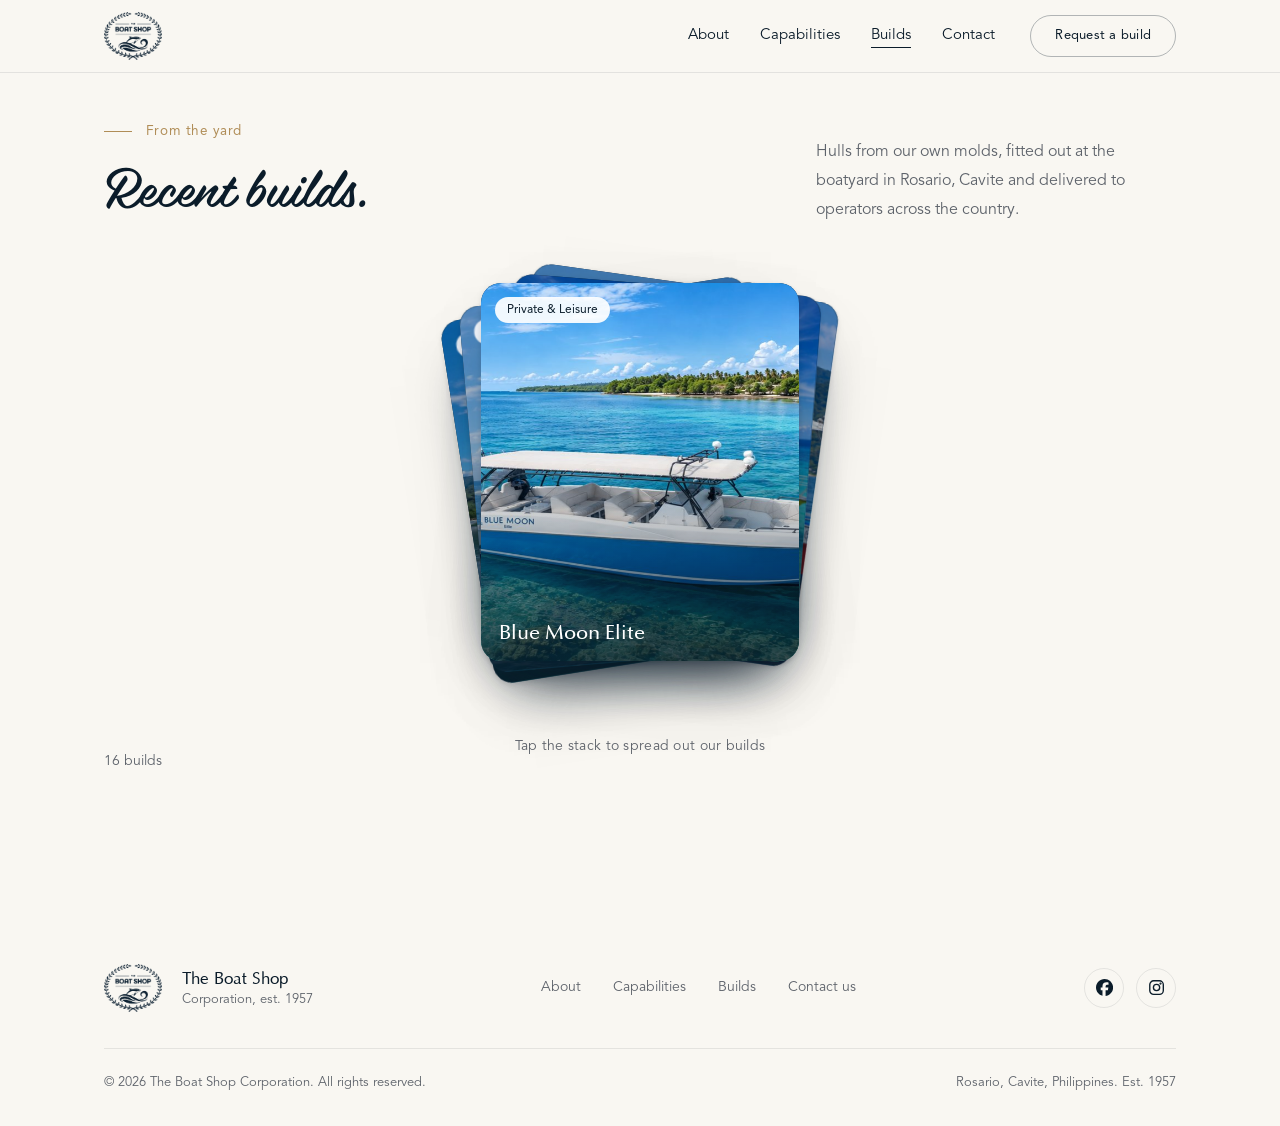
==== commit b63246df: "Update builds.html" ====
--- a/builds.html
+++ b/builds.html
@@ -153,9 +153,9 @@
           <span class="card-pill">Private &amp; Leisure</span>
           <span class="card-name">Manilyn Reynes</span>
         </button>
-        <button type="button" class="card" data-i="15" data-name="RedWhale" data-app="Passenger Ferry" data-engines="" data-where="" aria-label="RedWhale, Passenger Ferry. View details">
+        <button type="button" class="card" data-i="15" data-name="RedWhale" data-app="Party Boat" data-engines="" data-where="" aria-label="RedWhale, Party Boat. View details">
           <img src="assets/images/builds/redwhale.jpg" alt="RedWhale, The Boat Shop Corporation build" loading="lazy" decoding="async"/>
-          <span class="card-pill">Passenger Ferry</span>
+          <span class="card-pill">Party Boat</span>
           <span class="card-name">RedWhale</span>
         </button>
     </div>
--- a/css/styles.css
+++ b/css/styles.css
@@ -102,20 +102,24 @@
 /* ---------- Scroll progress ---------- */
 .progress{position:fixed; left:0; top:0; height:2px; width:100%; z-index:1100; background:var(--brass); transform:scaleX(0); transform-origin:0 50%; pointer-events:none;}
 
-/* ---------- Intro curtain ---------- */
+/* ---------- Intro: logo wipes in, then flies up into the nav ---------- */
 .intro{
   position:fixed; inset:0; z-index:2000; background:var(--navy-deep);
-  display:none; align-items:center; justify-content:center; flex-direction:column; gap:22px;
-  transition:transform 1s var(--ease-io);
+  display:none; align-items:center; justify-content:center;
+  transition:background-color 1s var(--ease-io), visibility 0s linear 1s;
 }
 .js .intro{display:flex;}
 .js.no-intro .intro{display:none;}
-.intro img{width:92px; opacity:0; transform:translateY(10px); animation:introLogo .9s .15s var(--ease-out) forwards;}
-.intro .bar{width:120px; height:1px; background:rgba(255,255,255,.18); position:relative; overflow:hidden;}
-.intro .bar::after{content:''; position:absolute; inset:0; background:var(--brass-light); transform:translateX(-100%); animation:introBar 1.1s .25s var(--ease-io) forwards;}
-.intro.out{transform:translateY(-100%);}
-@keyframes introLogo{to{opacity:1; transform:none;}}
-@keyframes introBar{to{transform:none;}}
+.intro img{
+  width:clamp(130px,11vw,180px); position:relative; z-index:2; transform-origin:0 0;
+  clip-path:inset(0 100% 0 0); animation:introWipe 1s .2s var(--ease-io) forwards;
+  transition:transform 1s var(--ease-io);
+}
+.intro .bar{display:none;}
+.intro.out{background-color:rgba(8,58,88,0);}
+@keyframes introWipe{to{clip-path:inset(0 0 0 0);}}
+/* header logo waits for the flying logo to land */
+.js.intro-on #site-header .logo-mark{opacity:0;}
 
 /* ---------- Header ---------- */
 #site-header{
@@ -168,8 +172,12 @@
 .js .hero .hero-fade{opacity:0; transform:translateY(18px); transition:opacity 1s var(--ease-out), transform 1s var(--ease-out); transition-delay:var(--d,0s);}
 .js .hero .split .w > span{transition-delay:calc(var(--i,0) * 70ms + .1s);}
 .js body.ready .hero .hero-fade{opacity:1; transform:none;}
-.js .hero-bg{transform:scale(1.12); transition:transform 2.6s var(--ease-out);}
-.js body.ready .hero-bg{transform:scale(1);}
+.js .hero-bg{transform:scale(1.12); opacity:0; transition:transform 2.6s var(--ease-out), opacity 1.6s ease;}
+.js body.ready .hero-bg{transform:scale(1); opacity:1;}
+.js body.home #site-header .nav-links{opacity:0; transform:translateY(-10px); transition:opacity .8s var(--ease-out) .9s, transform .8s var(--ease-out) .9s;}
+.js body.home.ready #site-header .nav-links{opacity:1; transform:none;}
+@keyframes btnPop{from{transform:scale(.7);}}
+.js body.ready .hero .btn-solid{animation:btnPop .9s cubic-bezier(.34,1.56,.64,1) 1s backwards;}
 
 /* ---------- Legacy ---------- */
 .legacy-grid{display:grid; grid-template-columns:.9fr 1.1fr; gap:clamp(48px,6.5vw,160px); align-items:center;}
@@ -410,3 +418,31 @@
   .legacy-photo img{left:auto; right:0; transform:none;}
   .intro{display:none !important;}
 }
+
+
+/* ==========================================================================
+   Multi-page: home doors, current-page nav state, page-transition curtain
+   ========================================================================== */
+nav a[aria-current="page"]::after{transform:scaleX(1); transform-origin:0 50%;}
+.doors{padding:var(--sec) 0; background:var(--ivory);}
+.door-grid{display:grid; grid-template-columns:repeat(4,1fr); gap:clamp(14px,1.4vw,26px); margin-top:clamp(36px,5vh,64px);}
+.door{position:relative; display:block; aspect-ratio:3/4.2; border-radius:20px; overflow:hidden; color:#fff; isolation:isolate; background:var(--navy);}
+.door img{position:absolute; inset:0; width:100%; height:100%; object-fit:cover; z-index:-2; transform:scale(1.02); transition:transform 1.2s var(--ease-out);}
+.door::before{content:''; position:absolute; inset:0; z-index:-1; background:linear-gradient(180deg,rgba(7,20,31,.35) 0%,rgba(7,20,31,0) 32%,rgba(7,20,31,.88) 100%); transition:opacity .6s ease;}
+.door-num{position:absolute; top:20px; left:22px; font-size:var(--fs-small); letter-spacing:.14em; color:var(--brass-light);}
+.door-body{position:absolute; left:22px; right:22px; bottom:24px; display:block;}
+.door-body b{display:block; font-family:var(--display); font-weight:500; font-size:clamp(22px,1.7vw,34px); line-height:1.15;}
+.door-body i{display:block; font-style:normal; margin-top:8px; font-size:var(--fs-small); color:rgba(255,255,255,.78); line-height:1.45;}
+.door-go{position:absolute; top:16px; right:18px; width:42px; height:42px; border-radius:50%; border:1px solid rgba(255,255,255,.45); display:grid; place-items:center; transition:background .4s ease, color .4s ease, transform .5s var(--ease-out);}
+.door:hover img,.door:focus-visible img{transform:scale(1.09);}
+.door:hover .door-go,.door:focus-visible .door-go{background:#fff; color:var(--navy); transform:translateX(3px);}
+@media (max-width:1000px){.door-grid{grid-template-columns:repeat(2,1fr);}}
+@media (max-width:560px){.door-grid{grid-template-columns:1fr;} .door{aspect-ratio:4/3.4;}}
+
+.curtain{position:fixed; inset:0; z-index:3000; background:var(--navy); opacity:0; visibility:hidden; pointer-events:none; transition:opacity .45s ease, visibility 0s linear .45s;}
+.curtain img{display:none;}
+.curtain.in{opacity:1; visibility:visible; pointer-events:all; transition:opacity .45s ease, visibility 0s;}
+.arriving .curtain{opacity:1; visibility:visible; transition:none;}
+@media (prefers-reduced-motion:reduce){.curtain{display:none;}}
+.subpage main > .section:first-child{padding-top:clamp(130px,17vh,200px);}
+.subpage #site-header.solid{background:rgba(249,247,242,.97);}
